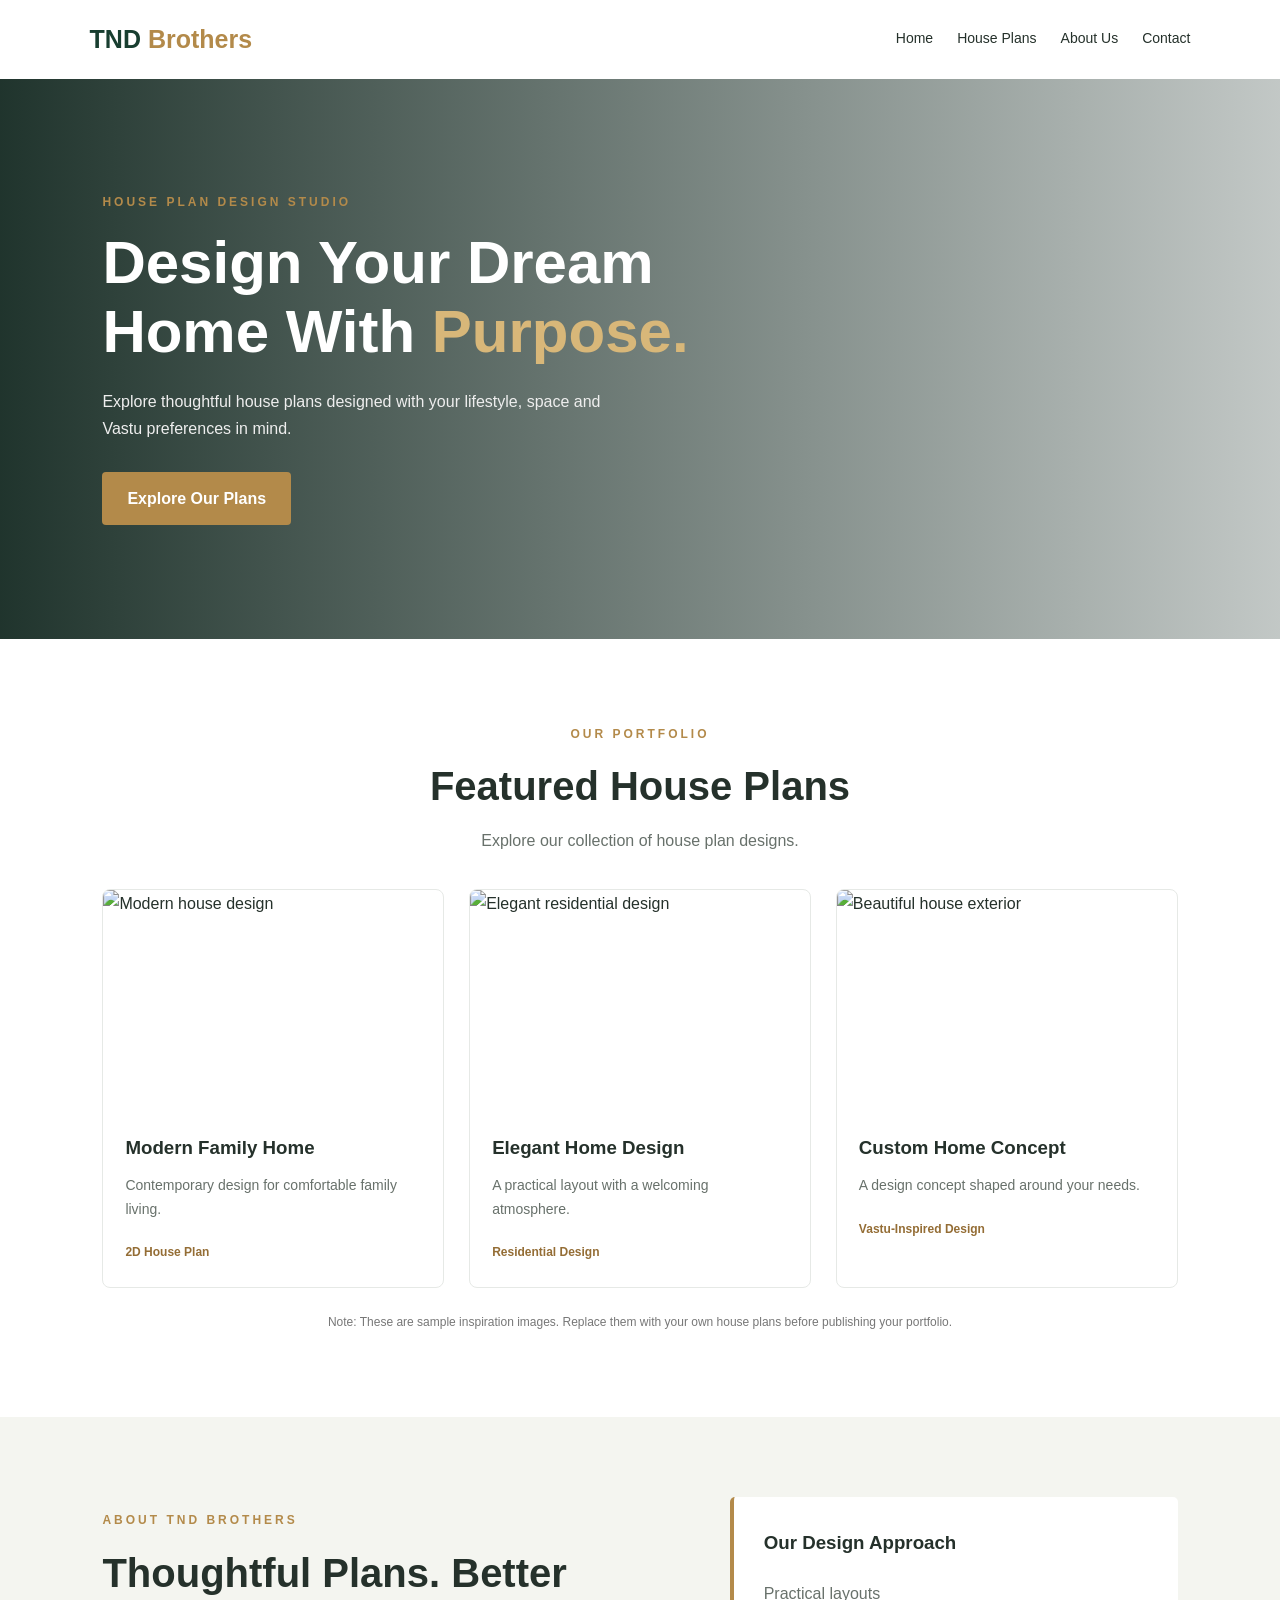
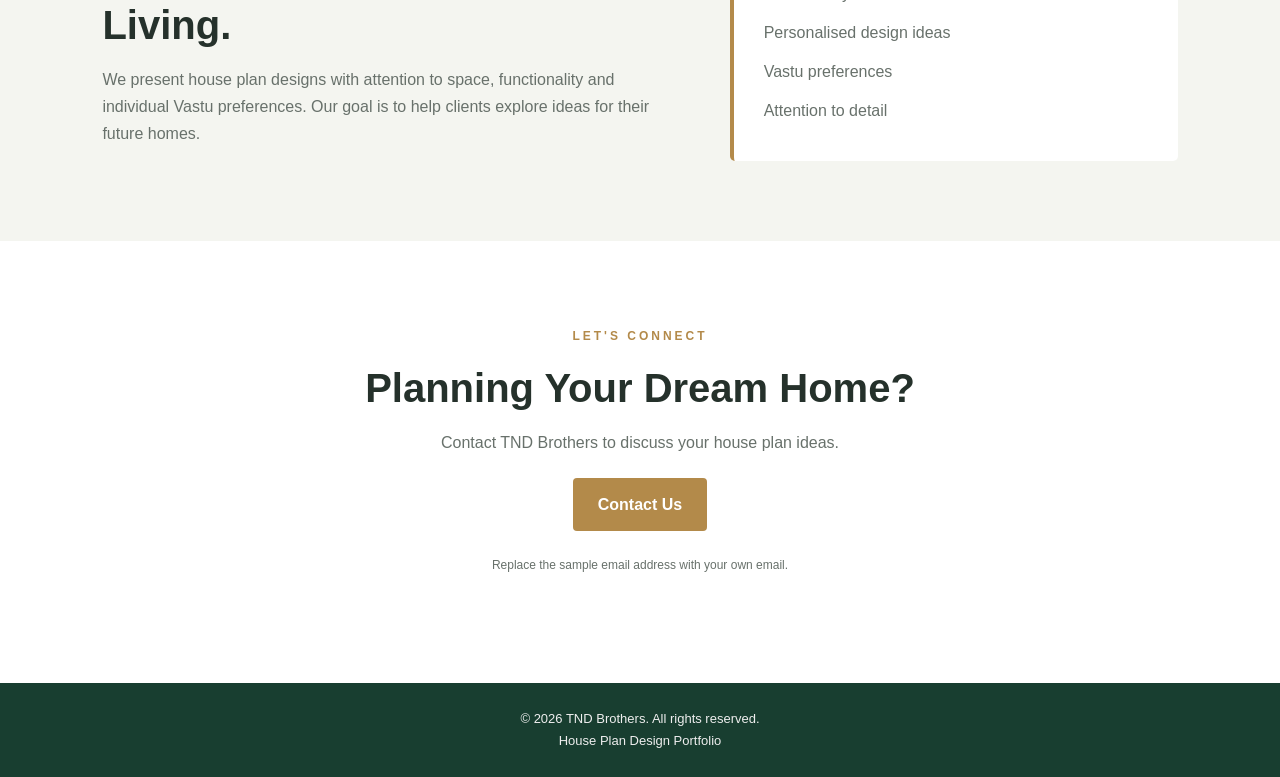
==== index.html @ 85524d74 "Initial website upload" ====
<!DOCTYPE html>
<html lang="en">
<head>
    <meta charset="UTF-8">
    <meta name="viewport" content="width=device-width, initial-scale=1.0">
    <title>TND Brothers | Vastu House Plans</title>
    <link rel="stylesheet" href="style.css">
</head>
<body>

    <header class="navbar">
        <a class="logo" href="#home">TND <span>Brothers</span></a>

        <nav>
            <a href="#home">Home</a>
            <a href="#plans">House Plans</a>
            <a href="#about">About Us</a>
            <a href="#contact">Contact</a>
        </nav>
    </header>

    <main>
        <section class="hero" id="home">
            <div class="hero-content">
                <p class="eyebrow">HOUSE PLAN DESIGN STUDIO</p>
                <h1>Design Your Dream Home With <span>Purpose.</span></h1>
                <p>
                    Explore thoughtful house plans designed with
                    your lifestyle, space and Vastu preferences in mind.
                </p>
                <a href="#plans" class="btn">Explore Our Plans</a>
            </div>
        </section>

        <section class="section" id="plans">
            <p class="eyebrow">OUR PORTFOLIO</p>
            <h2>Featured House Plans</h2>
            <p class="section-intro">
                Explore our collection of house plan designs.
            </p>

            <div class="plan-grid">
                <article class="plan-card">
                    <img src="https://images.unsplash.com/photo-1600607687939-ce8a6c25118c?auto=format&fit=crop&w=900&q=80"
                         alt="Modern house design">
                    <div class="card-content">
                        <h3>Modern Family Home</h3>
                        <p>Contemporary design for comfortable family living.</p>
                        <span>2D House Plan</span>
                    </div>
                </article>

                <article class="plan-card">
                    <img src="https://images.unsplash.com/photo-1600607687920-4e2a09cf159d?auto=format&fit=crop&w=900&q=80"
                         alt="Elegant residential design">
                    <div class="card-content">
                        <h3>Elegant Home Design</h3>
                        <p>A practical layout with a welcoming atmosphere.</p>
                        <span>Residential Design</span>
                    </div>
                </article>

                <article class="plan-card">
                    <img src="https://images.unsplash.com/photo-1600566753086-00f18fb6b3ea?auto=format&fit=crop&w=900&q=80"
                         alt="Beautiful house exterior">
                    <div class="card-content">
                        <h3>Custom Home Concept</h3>
                        <p>A design concept shaped around your needs.</p>
                        <span>Vastu-Inspired Design</span>
                    </div>
                </article>
            </div>
            <p class="note">
                Note: These are sample inspiration images. Replace them
                with your own house plans before publishing your portfolio.
            </p>
        </section>

        <section class="about" id="about">
            <div>
                <p class="eyebrow">ABOUT TND BROTHERS</p>
                <h2>Thoughtful Plans. Better Living.</h2>
                <p>
                    We present house plan designs with attention to space,
                    functionality and individual Vastu preferences.
                    Our goal is to help clients explore ideas for their
                    future homes.
                </p>
            </div>
            <div class="about-box">
                <h3>Our Design Approach</h3>
                <p>Practical layouts</p>
                <p>Personalised design ideas</p>
                <p>Vastu preferences</p>
                <p>Attention to detail</p>
            </div>
        </section>

        <section class="contact section" id="contact">
            <p class="eyebrow">LET'S CONNECT</p>
            <h2>Planning Your Dream Home?</h2>
            <p>Contact TND Brothers to discuss your house plan ideas.</p>
            <a class="btn" href="mailto:your-email@example.com">
                Contact Us
            </a>
            <p class="note">
                Replace the sample email address with your own email.
            </p>
        </section>
    </main>

    <footer>
        <p>© 2026 TND Brothers. All rights reserved.</p>
        <p>House Plan Design Portfolio</p>
    </footer>

    <script src="script.js"></script>
</body>
</html>
---- style.css ----
* {
    margin: 0;
    padding: 0;
    box-sizing: border-box;
}

html {
    scroll-behavior: smooth;
}

body {
    font-family: Arial, sans-serif;
    color: #25312b;
    background: #ffffff;
    line-height: 1.7;
}

.navbar {
    min-height: 76px;
    padding: 18px 7%;
    display: flex;
    align-items: center;
    justify-content: space-between;
    gap: 20px;
    background: #ffffff;
}

.logo {
    font-size: 25px;
    font-weight: bold;
    color: #183e30;
    text-decoration: none;
}

.logo span {
    color: #b38a4a;
}

nav {
    display: flex;
    flex-wrap: wrap;
    gap: 24px;
}

nav a {
    text-decoration: none;
    color: #25312b;
    font-size: 14px;
}

nav a:hover {
    color: #b38a4a;
}

.hero {
    min-height: 560px;
    padding: 90px 8%;
    display: flex;
    align-items: center;
    color: white;
    background:
        linear-gradient(90deg, rgba(13, 35, 27, .92),
        rgba(13, 35, 27, .25)),
        url("https://images.unsplash.com/photo-1600607687939-ce8a6c25118c?auto=format&fit=crop&w=1800&q=85")
        center/cover;
}

.hero-content {
    max-width: 620px;
}

.eyebrow {
    color: #b38a4a;
    font-size: 12px;
    font-weight: bold;
    letter-spacing: 3px;
    margin-bottom: 16px;
}

.hero h1 {
    font-size: clamp(36px, 5vw, 60px);
    line-height: 1.15;
    margin-bottom: 22px;
}

.hero h1 span {
    color: #d8b779;
}

.hero-content > p:not(.eyebrow) {
    max-width: 500px;
    color: #eeeeee;
    margin-bottom: 30px;
}

.btn {
    display: inline-block;
    padding: 13px 25px;
    border-radius: 4px;
    background: #b38a4a;
    color: white;
    text-decoration: none;
    font-weight: bold;
}

.btn:hover {
    background: #946d35;
}

.section {
    padding: 85px 8%;
    text-align: center;
}

.section h2,
.about h2 {
    font-size: clamp(28px, 4vw, 40px);
    line-height: 1.3;
    margin-bottom: 15px;
}

.section-intro {
    color: #68716b;
    margin-bottom: 35px;
}

.plan-grid {
    display: grid;
    grid-template-columns: repeat(3, minmax(0, 1fr));
    gap: 25px;
    text-align: left;
    margin-top: 35px;
}

.plan-card {
    border: 1px solid #e6e9e6;
    border-radius: 8px;
    overflow: hidden;
    background: white;
    transition: transform .2s ease;
}

.plan-card:hover {
    transform: translateY(-5px);
}

.plan-card img {
    width: 100%;
    height: 220px;
    object-fit: cover;
    display: block;
}

.card-content {
    padding: 22px;
}

.card-content h3 {
    margin-bottom: 10px;
}

.card-content p {
    color: #68716b;
    font-size: 14px;
    margin-bottom: 16px;
}

.card-content span {
    color: #946d35;
    font-size: 12px;
    font-weight: bold;
}

.note {
    color: #777777;
    font-size: 12px;
    margin-top: 24px;
}

.about {
    padding: 80px 8%;
    display: grid;
    grid-template-columns: 1.3fr 1fr;
    gap: 45px;
    align-items: center;
    background: #f4f5f0;
}

.about > div > p:not(.eyebrow) {
    color: #68716b;
}

.about-box {
    padding: 30px;
    border-left: 4px solid #b38a4a;
    background: white;
    border-radius: 5px;
}

.about-box h3 {
    margin-bottom: 15px;
}

.about-box p {
    padding: 6px 0;
    color: #68716b;
}

.contact p:not(.eyebrow) {
    color: #68716b;
    margin-bottom: 22px;
}

footer {
    padding: 25px 8%;
    background: #183e30;
    color: #eeeeee;
    text-align: center;
    font-size: 13px;
}

@media (max-width: 750px) {
    .navbar {
        flex-direction: column;
    }

    nav {
        justify-content: center;
        gap: 15px;
    }

    .hero {
        min-height: 480px;
        padding: 65px 7%;
    }

    .plan-grid {
        grid-template-columns: 1fr;
    }

    .about {
        grid-template-columns: 1fr;
    }
}
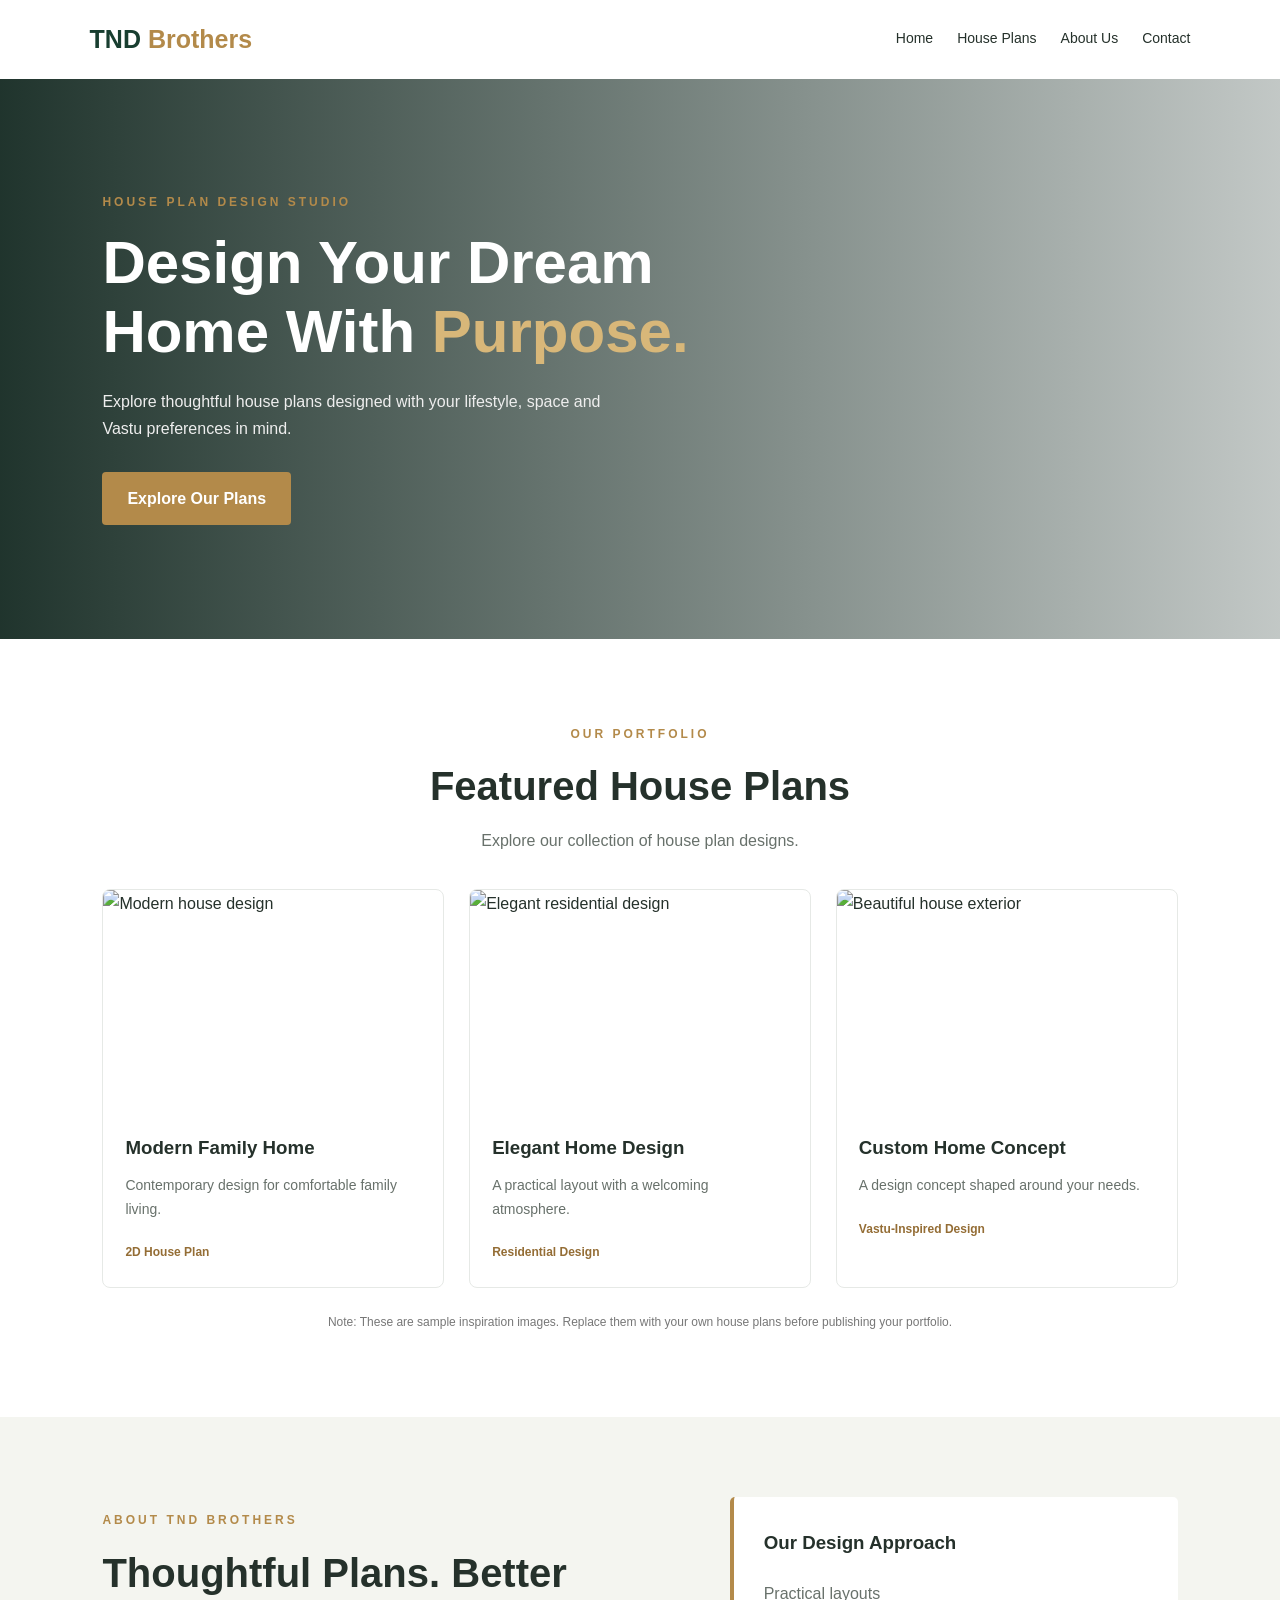
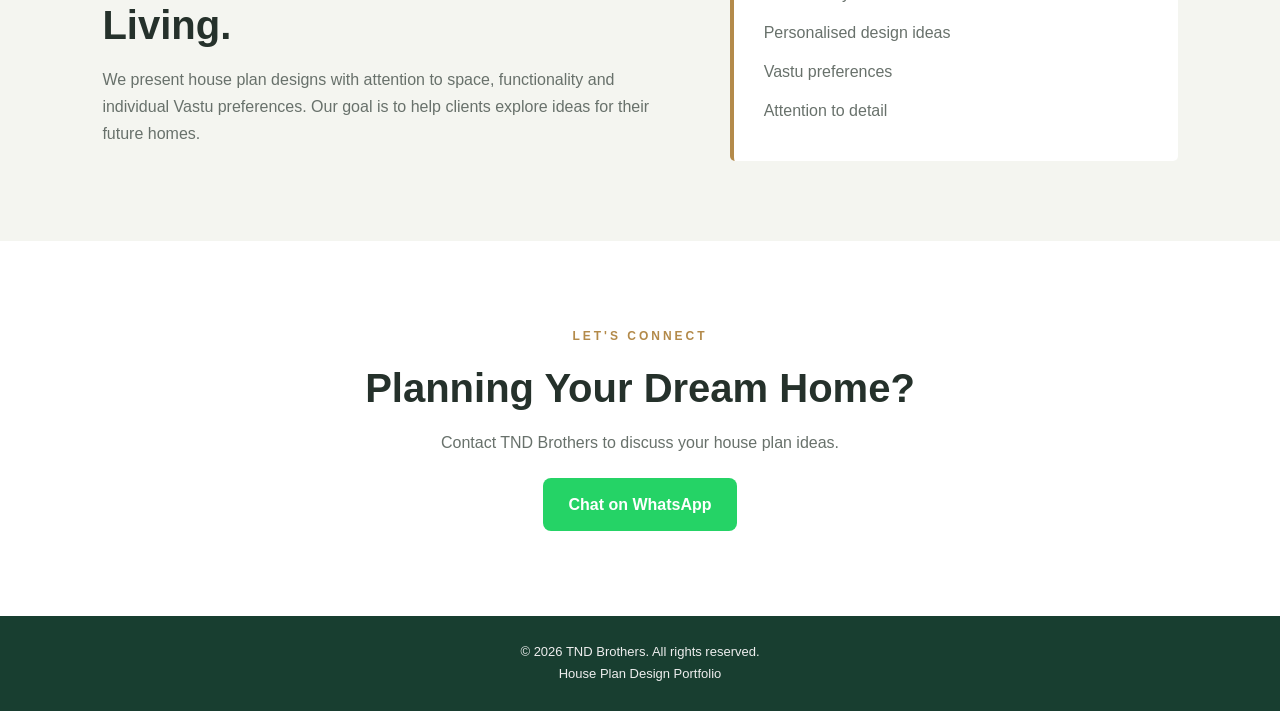
==== commit 3eaf9038: "Add WhatsApp contact button" ====
--- a/index.html
+++ b/index.html
@@ -4,7 +4,7 @@
 <head>
     <meta charset="UTF-8">
     <meta name="viewport" content="width=device-width, initial-scale=1.0">
-    <title>TND Brothers | Vastu House Plans</title>
+    <title>TND Brothers | House Plans</title>
     <link rel="stylesheet" href="style.css">
 </head>
 <body>
@@ -101,12 +101,13 @@
             <p class="eyebrow">LET'S CONNECT</p>
             <h2>Planning Your Dream Home?</h2>
             <p>Contact TND Brothers to discuss your house plan ideas.</p>
-            <a class="btn" href="mailto:your-email@example.com">
-                Contact Us
-            </a>
-            <p class="note">
-                Replace the sample email address with your own email.
-            </p>
+            
+<a class="btn whatsapp-btn"
+   href="https://wa.me/94740817832?text=Hello%20TND%20Brothers%2C%20I%20would%20like%20to%20know%20more%20about%20your%20house%20plans."
+   target="_blank"
+   rel="noopener noreferrer">
+    Chat on WhatsApp
+</a>
         </section>
     </main>
 
--- a/style.css
+++ b/style.css
@@ -243,3 +243,16 @@
         grid-template-columns: 1fr;
     }
 }
+
+
+/* WhatsApp Contact Button */
+.whatsapp-btn {
+    background-color: #25D366;
+    color: #ffffff;
+    border-radius: 8px;
+    transition: background-color 0.3s ease;
+}
+
+.whatsapp-btn:hover {
+    background-color: #128C7E;
+}
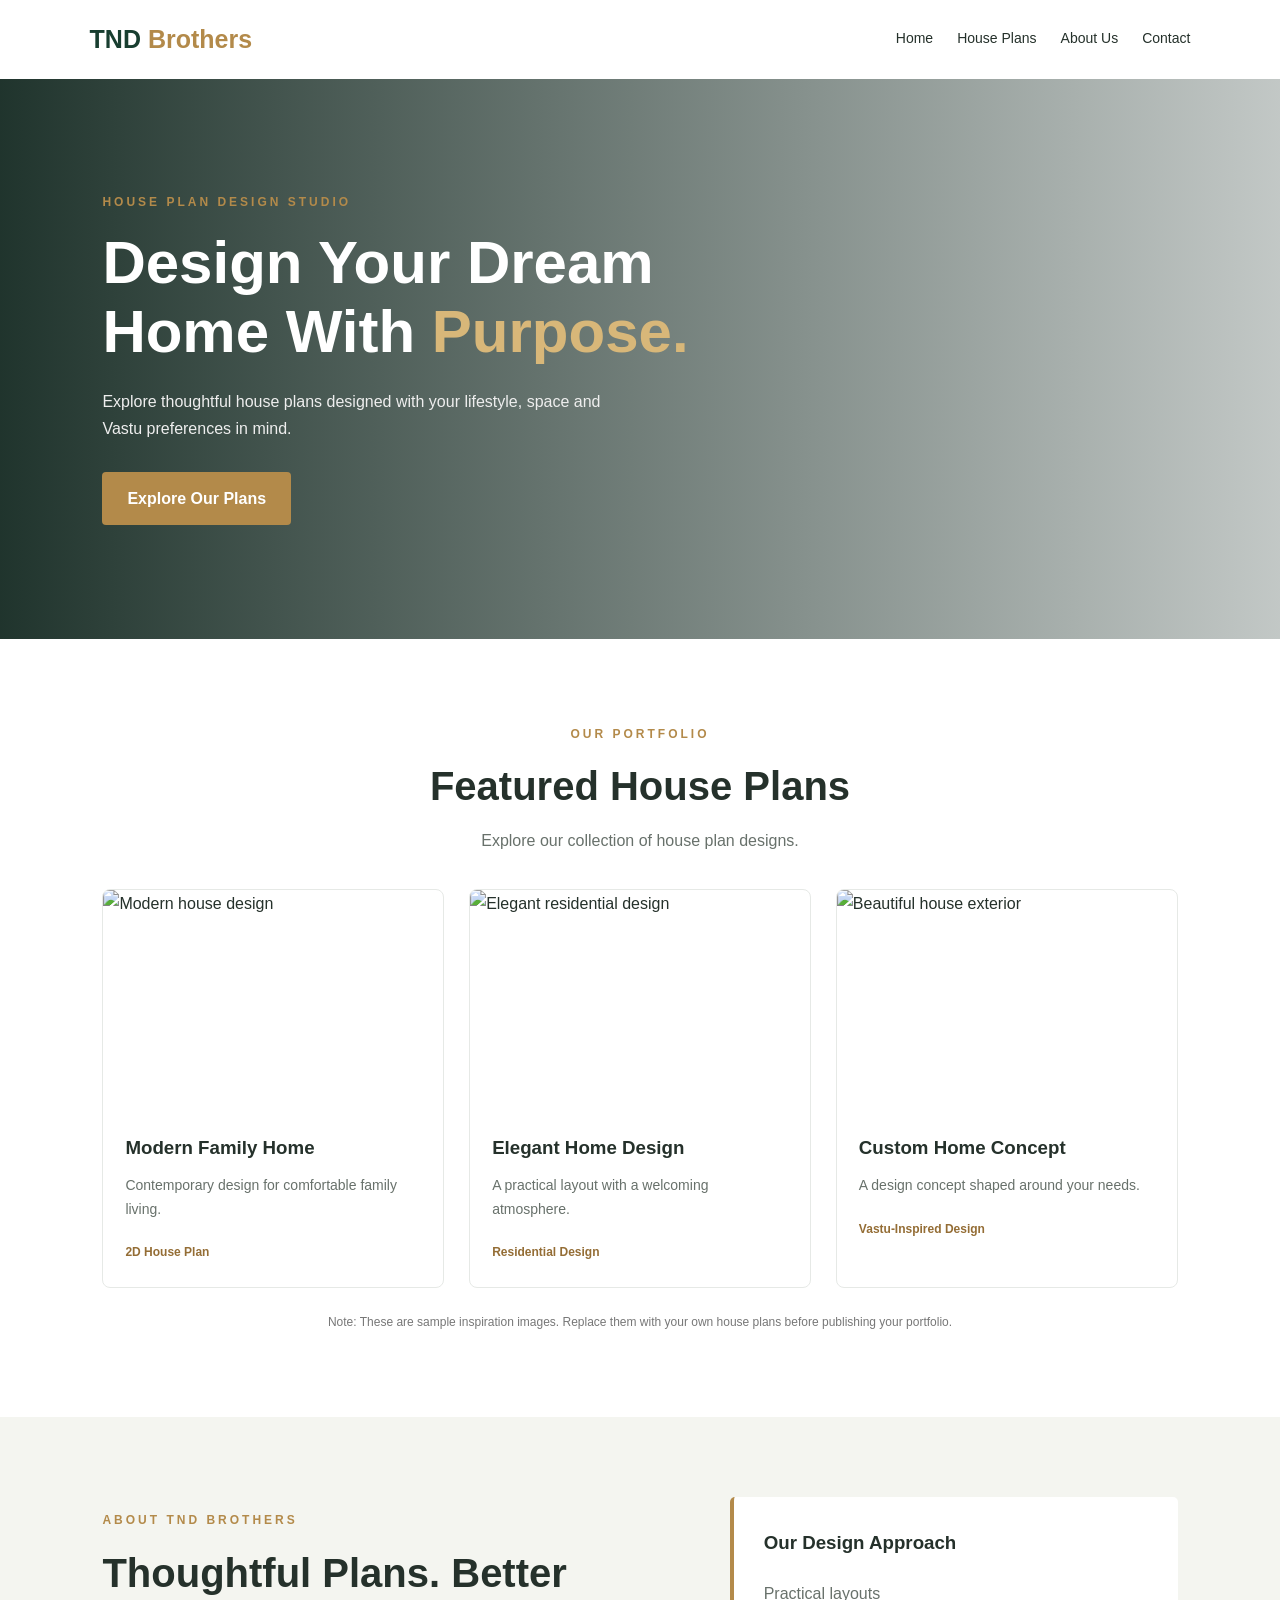
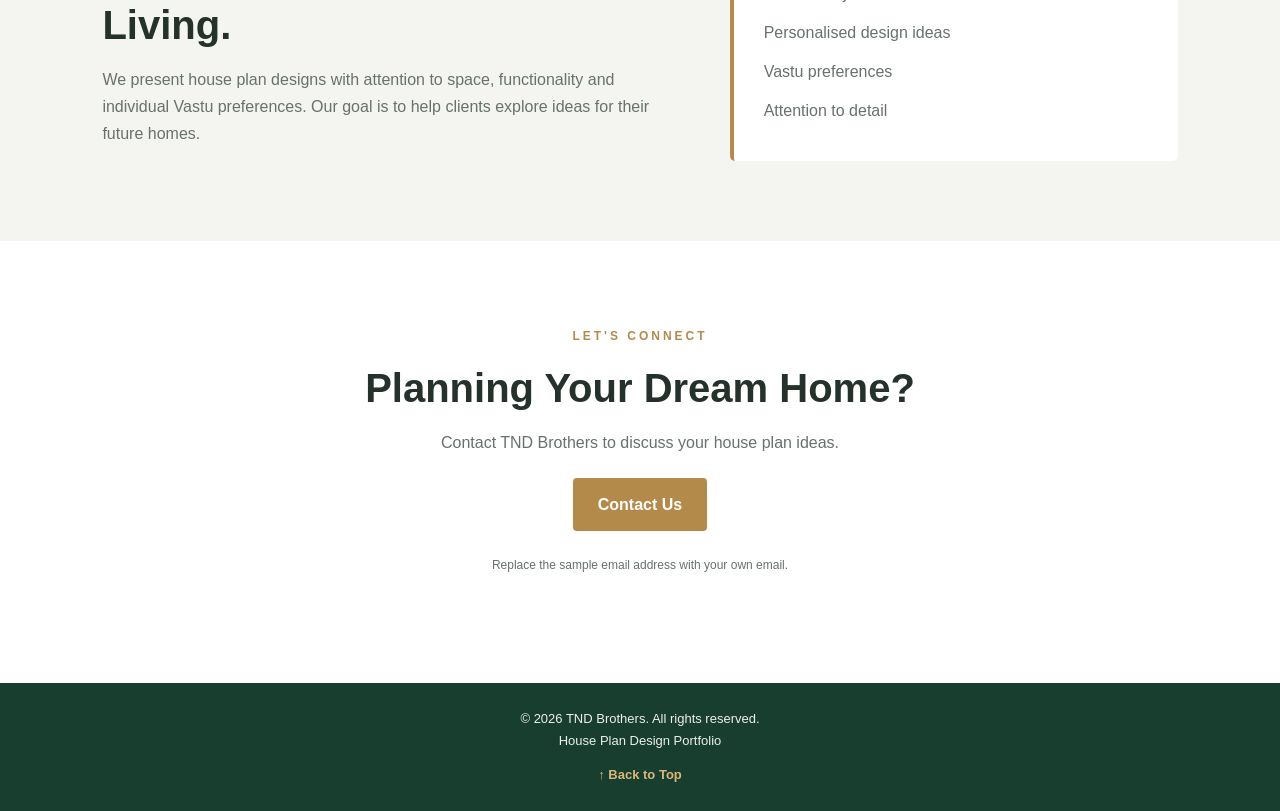
==== commit 4fd1e77a: "Update website design" ====
--- a/index.html
+++ b/index.html
@@ -4,7 +4,7 @@
 <head>
     <meta charset="UTF-8">
     <meta name="viewport" content="width=device-width, initial-scale=1.0">
-    <title>TND Brothers | House Plans</title>
+    <title>TND Brothers | Vastu House Plans</title>
     <link rel="stylesheet" href="style.css">
 </head>
 <body>
@@ -101,19 +101,19 @@
             <p class="eyebrow">LET'S CONNECT</p>
             <h2>Planning Your Dream Home?</h2>
             <p>Contact TND Brothers to discuss your house plan ideas.</p>
-            
-<a class="btn whatsapp-btn"
-   href="https://wa.me/94740817832?text=Hello%20TND%20Brothers%2C%20I%20would%20like%20to%20know%20more%20about%20your%20house%20plans."
-   target="_blank"
-   rel="noopener noreferrer">
-    Chat on WhatsApp
-</a>
+            <a class="btn" href="mailto:your-email@example.com">
+                Contact Us
+            </a>
+            <p class="note">
+                Replace the sample email address with your own email.
+            </p>
         </section>
     </main>
 
     <footer>
         <p>© 2026 TND Brothers. All rights reserved.</p>
         <p>House Plan Design Portfolio</p>
+        <a class="back-to-top" href="#home">↑ Back to Top</a>
     </footer>
 
     <script src="script.js"></script>
--- a/style.css
+++ b/style.css
@@ -220,6 +220,19 @@
     font-size: 13px;
 }
 
+/* Footer navigation added for easier browsing */
+.back-to-top {
+    display: inline-block;
+    margin-top: 12px;
+    color: #d8b779;
+    text-decoration: none;
+    font-weight: bold;
+}
+
+.back-to-top:hover {
+    text-decoration: underline;
+}
+
 @media (max-width: 750px) {
     .navbar {
         flex-direction: column;
@@ -243,16 +256,3 @@
         grid-template-columns: 1fr;
     }
 }
-
-
-/* WhatsApp Contact Button */
-.whatsapp-btn {
-    background-color: #25D366;
-    color: #ffffff;
-    border-radius: 8px;
-    transition: background-color 0.3s ease;
-}
-
-.whatsapp-btn:hover {
-    background-color: #128C7E;
-}
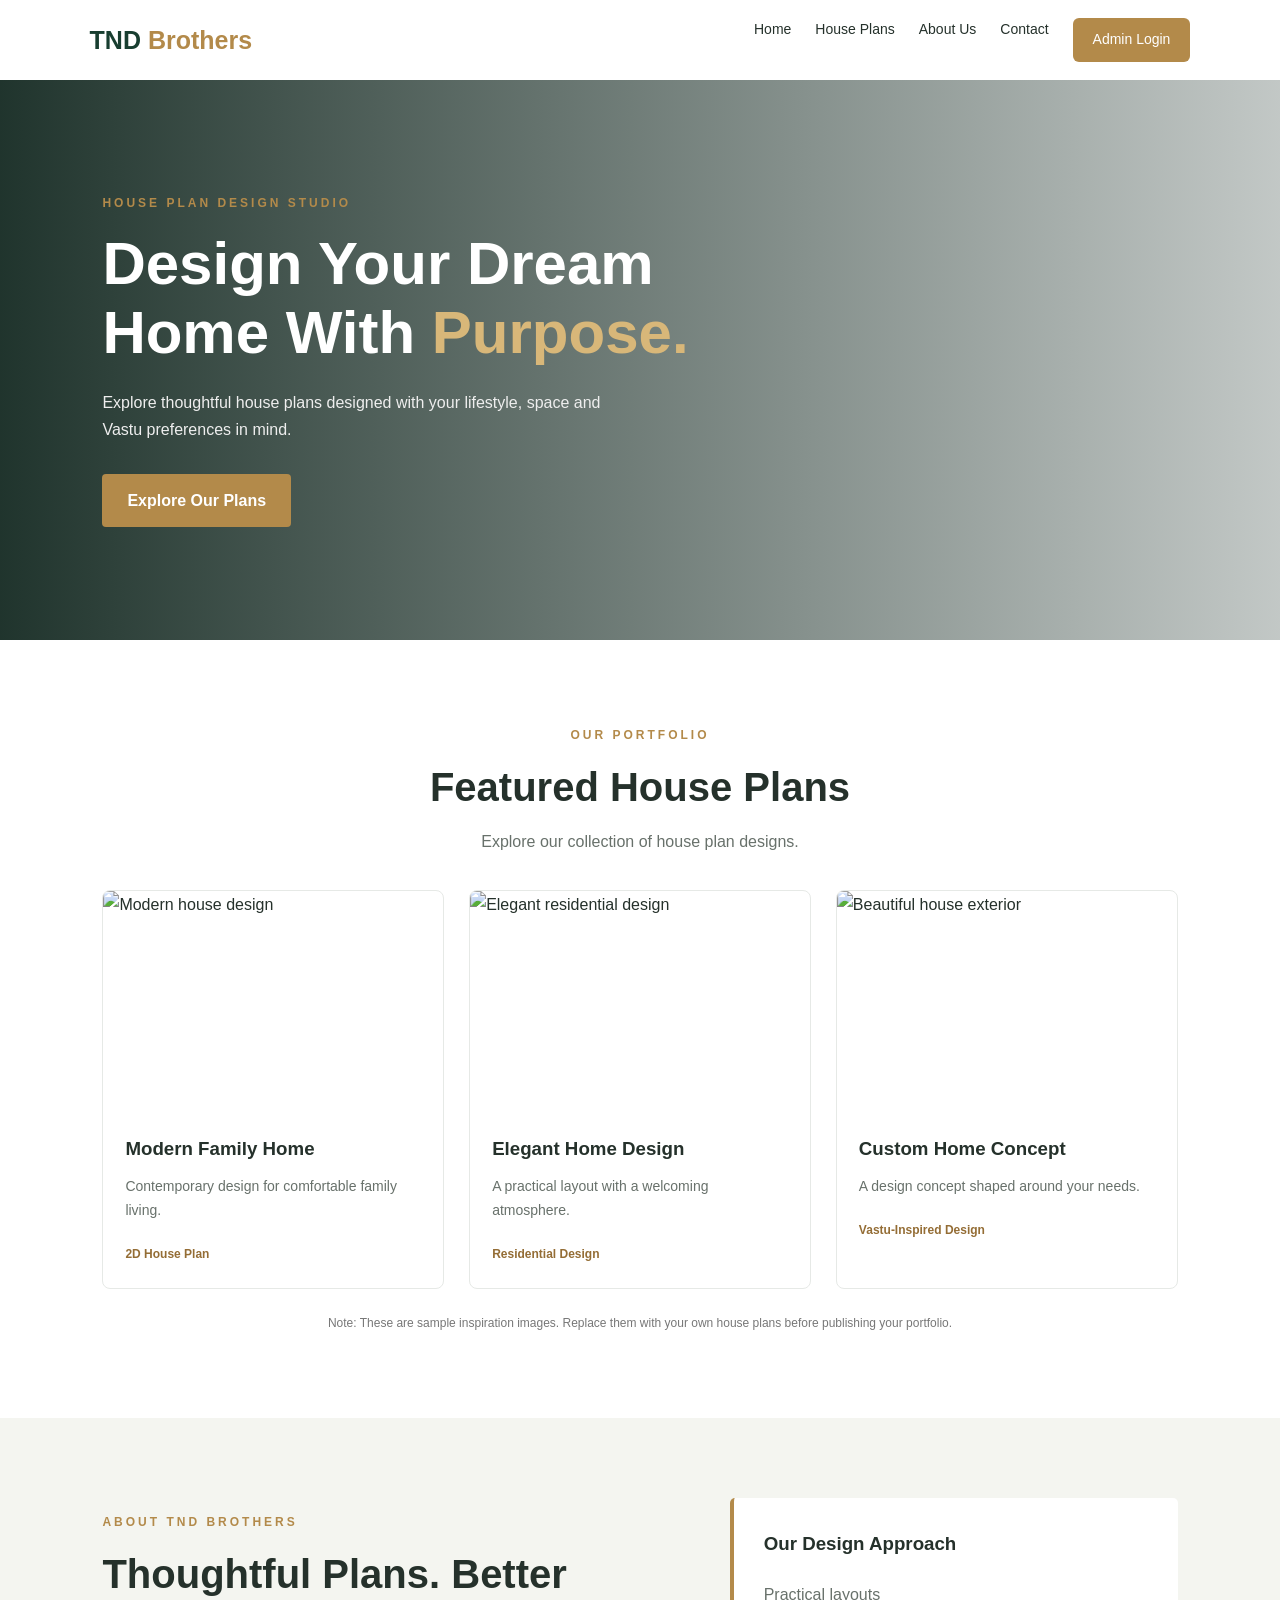
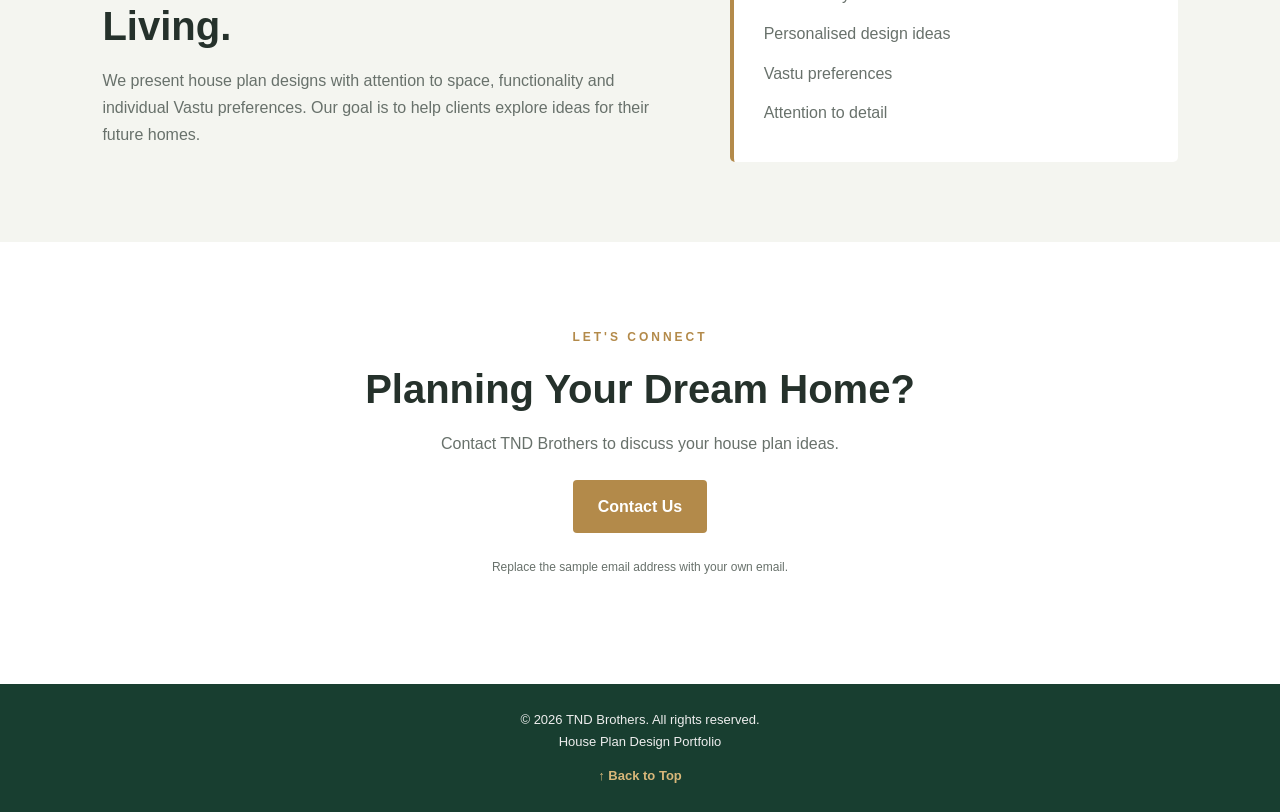
==== commit eef6b8e7: "Added admin login page and diagrams" ====
--- a/index.html
+++ b/index.html
@@ -12,12 +12,15 @@
     <header class="navbar">
         <a class="logo" href="#home">TND <span>Brothers</span></a>
 
-        <nav>
-            <a href="#home">Home</a>
-            <a href="#plans">House Plans</a>
-            <a href="#about">About Us</a>
-            <a href="#contact">Contact</a>
-        </nav>
+        
+<nav>
+    <a href="#home">Home</a>
+    <a href="#plans">House Plans</a>
+    <a href="#about">About Us</a>
+    <a href="#contact">Contact</a>
+    <a href="admin.html" class="admin-btn">Admin Login</a>
+</nav>
+
     </header>
 
     <main>
--- a/style.css
+++ b/style.css
@@ -220,7 +220,7 @@
     font-size: 13px;
 }
 
-/* Footer navigation added for easier browsing */
+/* Footer navigation added for easier browsing... */
 .back-to-top {
     display: inline-block;
     margin-top: 12px;
@@ -256,3 +256,61 @@
         grid-template-columns: 1fr;
     }
 }
+
+
+/* Admin Button */
+.admin-btn {
+    background: #b38a4a;
+    color: white;
+    padding: 10px 20px;
+    border-radius: 6px;
+}
+
+/* Admin Login Page */
+.login-container {
+    max-width: 400px;
+    margin: 100px auto;
+    padding: 40px;
+    background: #f4f5f0;
+    border-radius: 12px;
+    text-align: center;
+}
+
+.login-container h2 {
+    color: #183e30;
+    margin-bottom: 15px;
+}
+
+.login-container label {
+    display: block;
+    text-align: left;
+    margin-bottom: 5px;
+}
+
+.login-container input {
+    width: 100%;
+    padding: 12px;
+    margin-bottom: 20px;
+    border: 1px solid #ccc;
+    border-radius: 6px;
+}
+
+.login-container button {
+    width: 100%;
+    padding: 12px;
+    background: #183e30;
+    color: white;
+    border: none;
+    border-radius: 6px;
+    cursor: pointer;
+}
+
+.login-container button:hover {
+    background: #b38a4a;
+}
+
+.login-container a {
+    display: inline-block;
+    margin-top: 20px;
+    color: #183e30;
+}
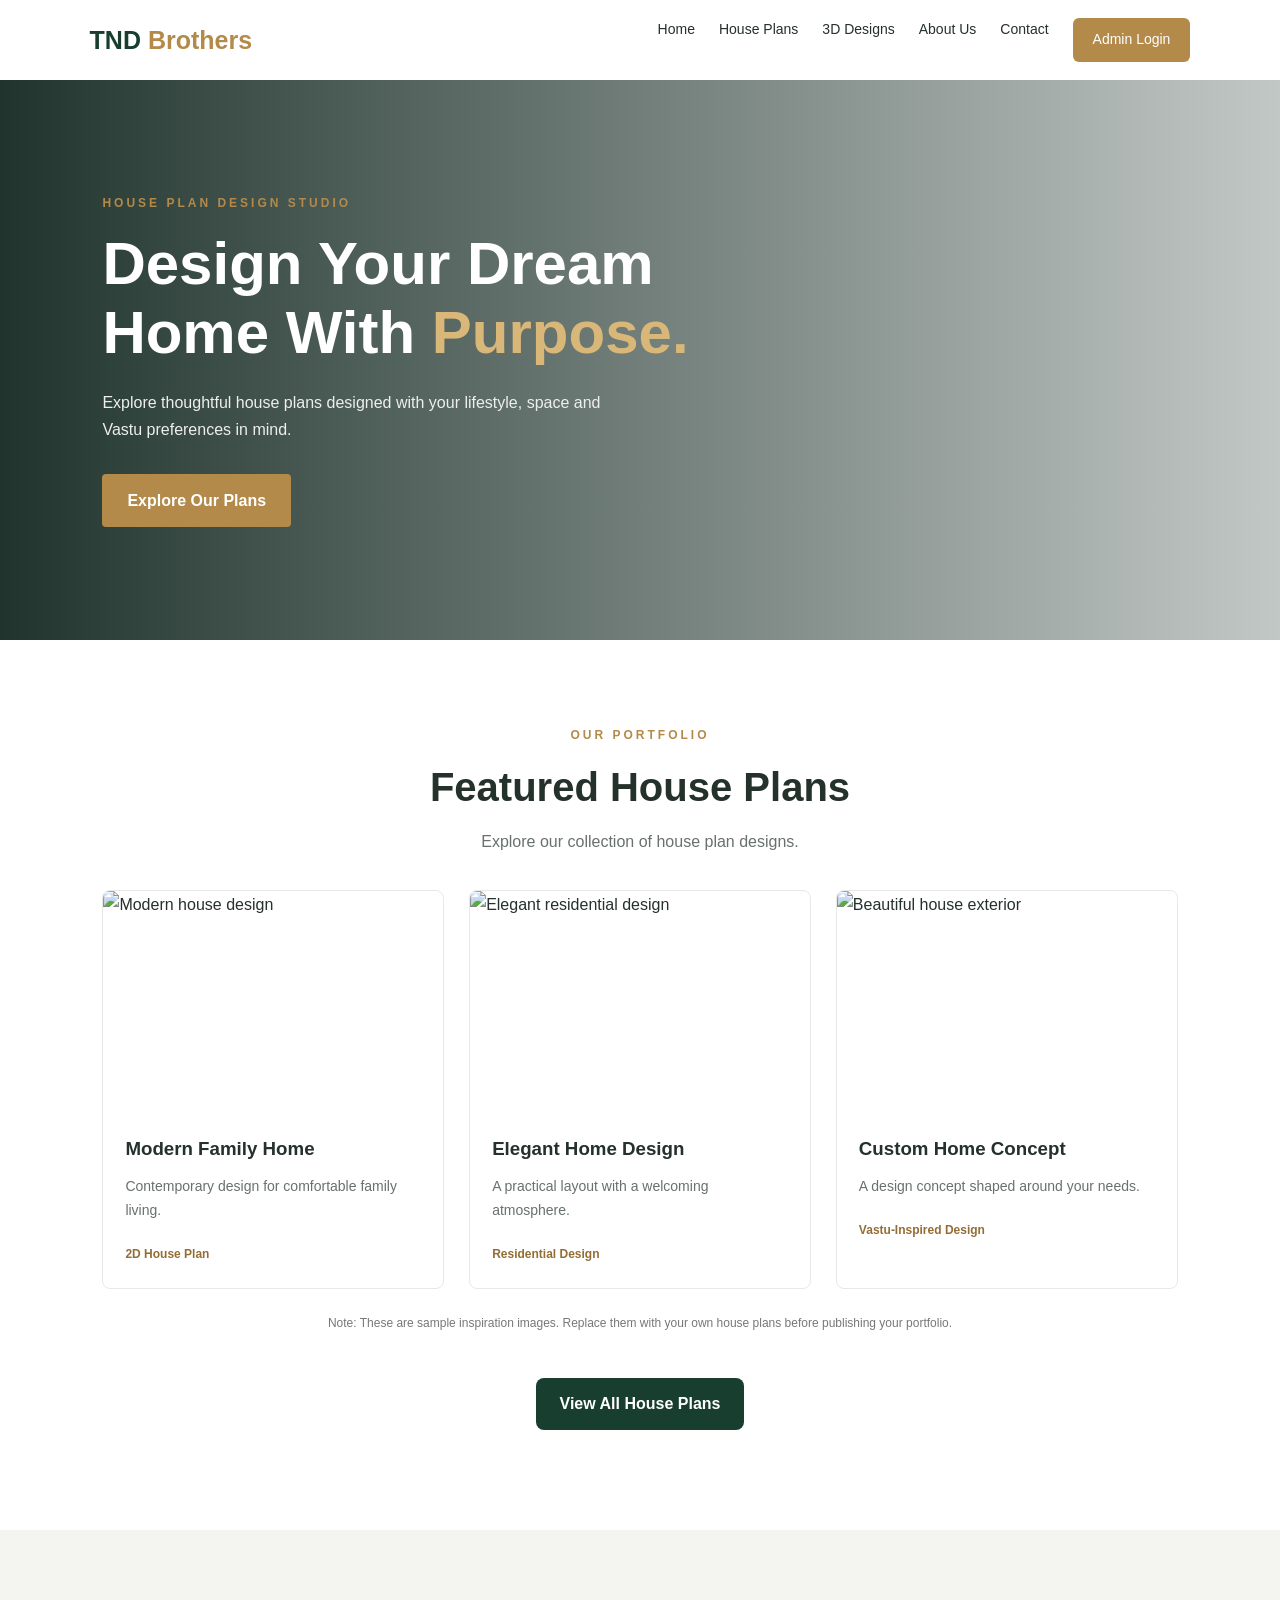
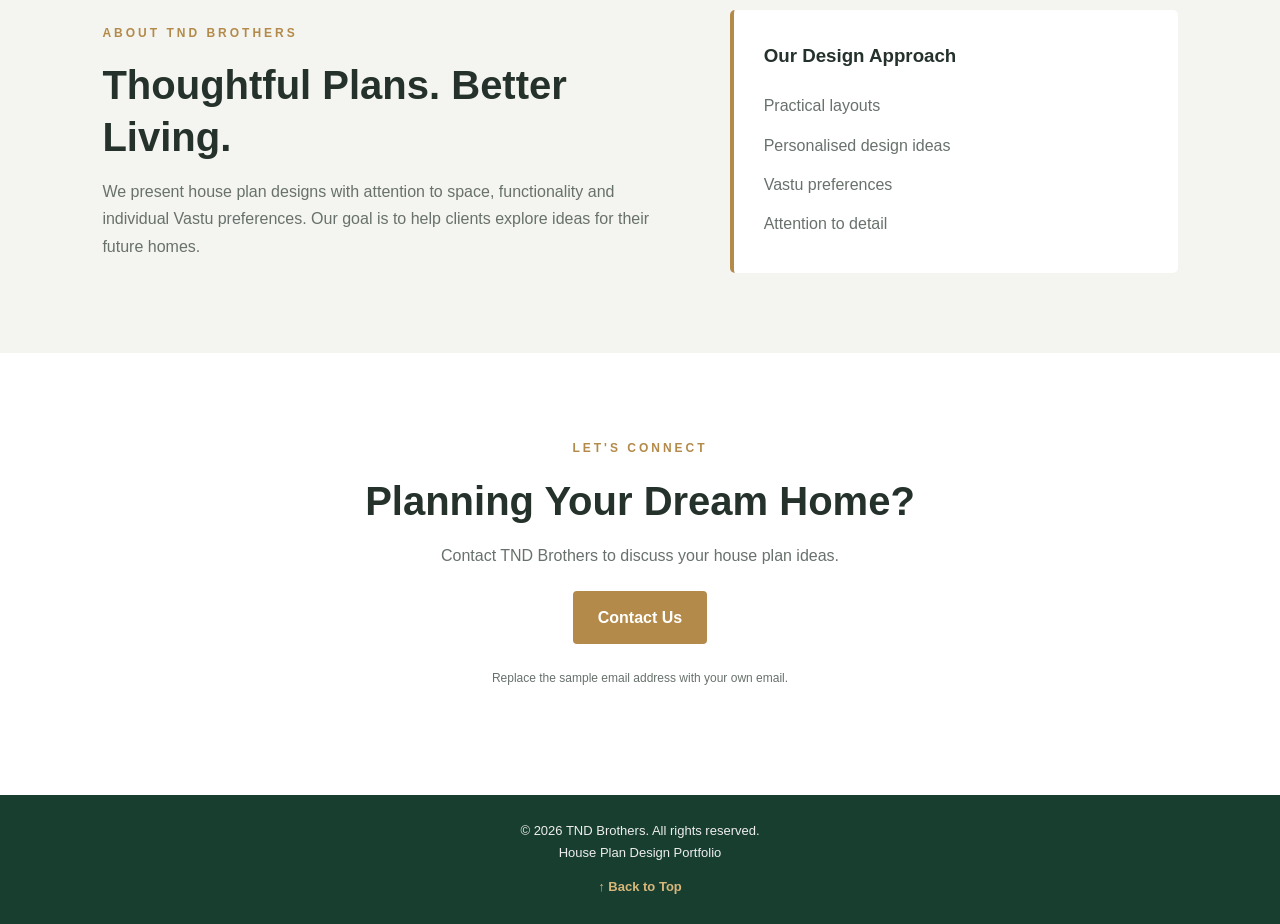
==== commit e3eb41e3: "Add public projects and project details pages" ====
--- a/index.html
+++ b/index.html
@@ -15,10 +15,11 @@
         
 <nav>
     <a href="#home">Home</a>
-    <a href="#plans">House Plans</a>
+    <a href="projects.php?type=house_plan">House Plans</a>
+    <a href="projects.php?type=3d_design">3D Designs</a>
     <a href="#about">About Us</a>
     <a href="#contact">Contact</a>
-    <a href="admin.html" class="admin-btn">Admin Login</a>
+   <a href="admin.php" class="admin-btn">Admin Login</a> 
 </nav>
 
     </header>
@@ -78,6 +79,13 @@
                 Note: These are sample inspiration images. Replace them
                 with your own house plans before publishing your portfolio.
             </p>
+
+            <div style="text-align: center; margin-top: 30px;">
+                <a href="projects.php" class="add-project-btn">
+                    View All House Plans
+                </a>
+            </div>
+
         </section>
 
         <section class="about" id="about">
--- a/style.css
+++ b/style.css
@@ -266,15 +266,28 @@
     border-radius: 6px;
 }
 
+
 /* Admin Login Page */
+
+body:has(.login-container) {
+    min-height: 100vh;
+    display: flex;
+    justify-content: center;
+    align-items: center;
+    background: #dce8df;
+}
+
 .login-container {
+    width: 90%;
     max-width: 400px;
-    margin: 100px auto;
-    padding: 40px;
-    background: #f4f5f0;
+    margin: 20px auto;
+    padding: 30px;
+    background: #ffffff;
     border-radius: 12px;
     text-align: center;
-}
+    box-shadow: 0 5px 20px rgba(0, 0, 0, 0.1);
+}
+
 
 .login-container h2 {
     color: #183e30;
@@ -314,3 +327,66 @@
     margin-top: 20px;
     color: #183e30;
 }
+
+
+/* Improve Mobile Navigation */
+@media (max-width: 600px) {
+    nav a {
+        font-size: 13px;
+        padding: 8px 5px;
+    }
+}
+
+/* Dash bord add botton */
+.add-project-btn {
+    display: inline-block;
+    padding: 12px 24px;
+    margin: 15px 10px;
+    background-color: #183e30;
+    color: white;
+    text-decoration: none;
+    border-radius: 8px;
+    font-weight: bold;
+}
+
+.add-project-btn:hover {
+    background-color: #b38a4a;
+}
+
+.add-project-btn,
+.add-project-btn:visited {
+    color: #ffffff !important;
+}
+
+.add-project-btn:hover {
+    color: #ffffff !important;
+    background-color: #b38a4a;
+}
+
+.project-card {
+    background: #f4f5f0;
+    padding: 15px;
+    margin-top: 20px;
+    border-radius: 10px;
+    text-align: center;
+}
+
+.project-card img {
+    width: 100%;
+    max-width: 300px;
+    height: 180px;
+    object-fit: cover;
+    border-radius: 8px;
+}
+
+.project-card h3 {
+    color: #183e30;
+    margin: 12px 0 5px;
+}
+
+.project-description {
+    font-size: 14px;
+    color: #555;
+    line-height: 1.6;
+    margin-top: 10px;
+}
